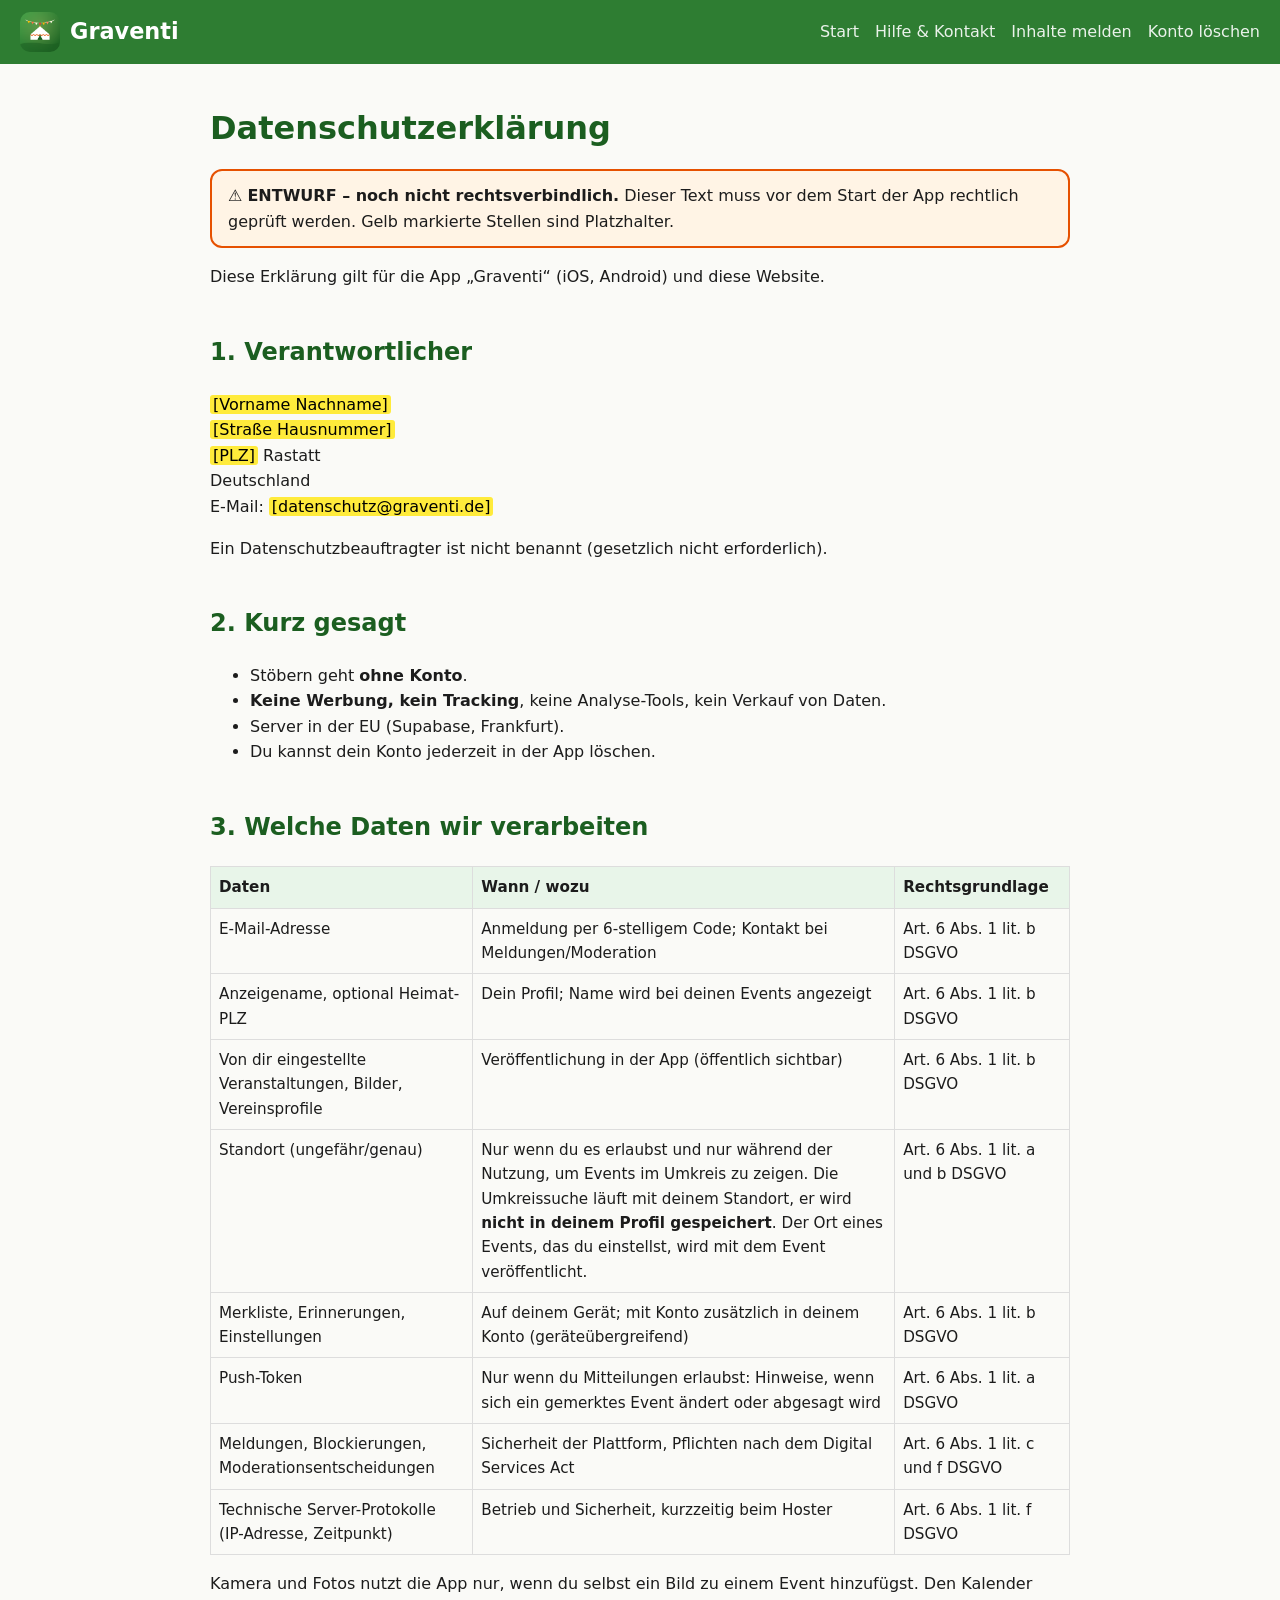
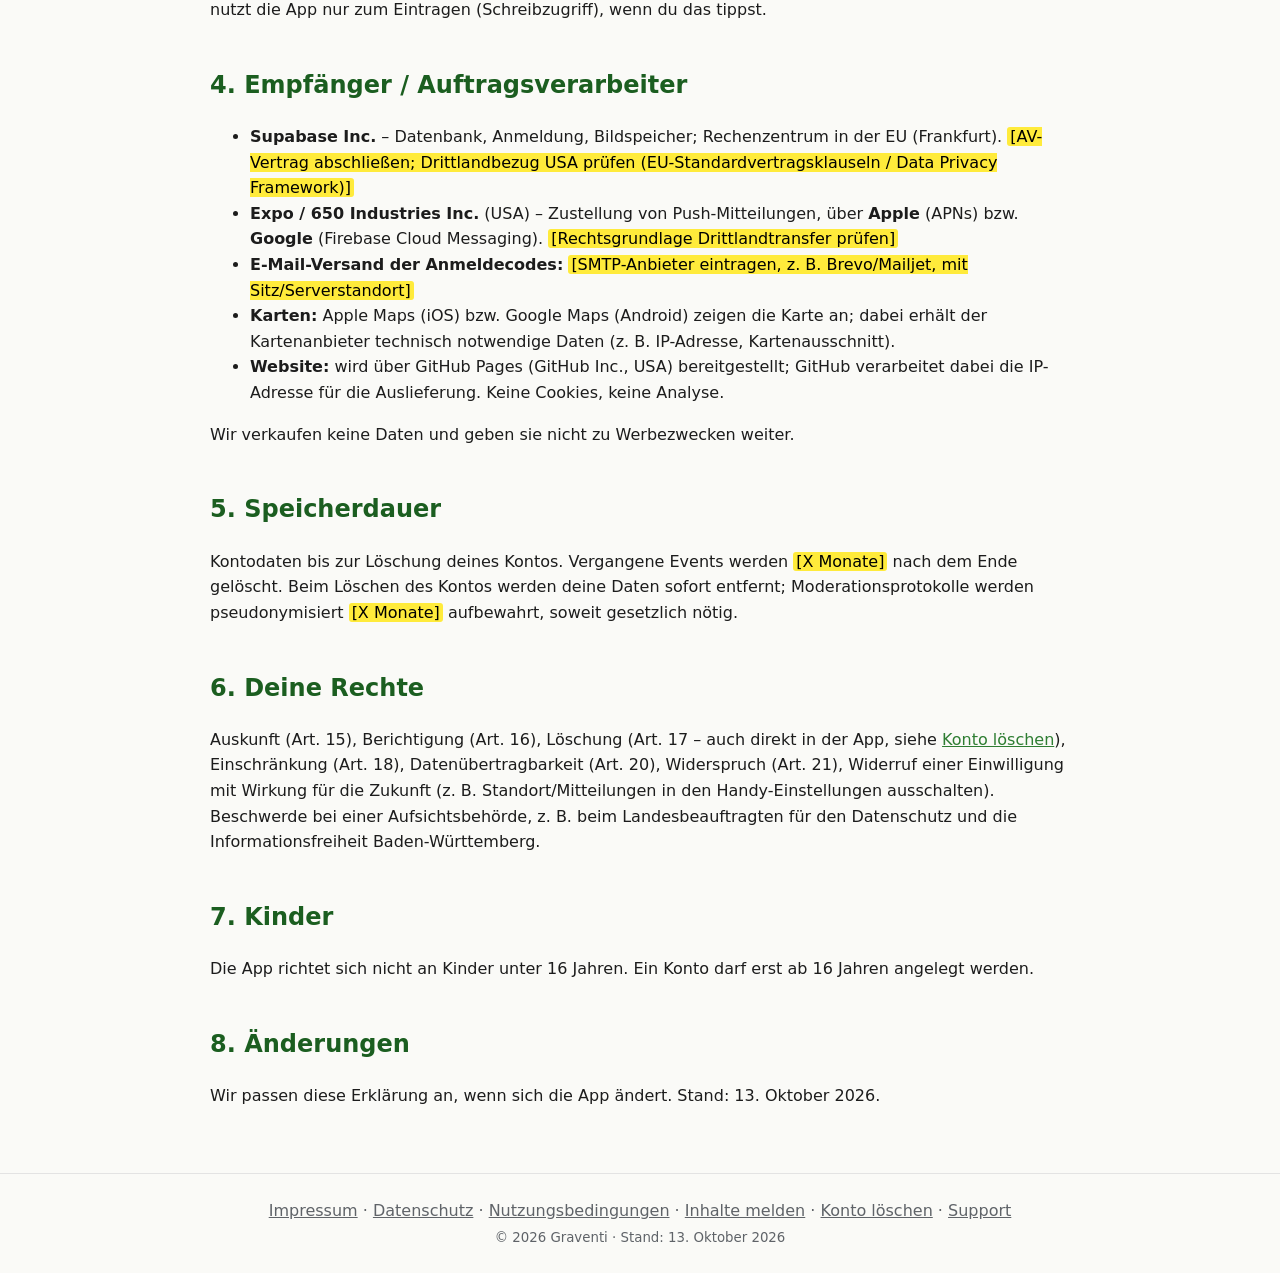
==== datenschutz.html @ 1e865718 "Graventi-Website (Entwurf)" ====
<!doctype html><html lang="de"><head><meta charset="utf-8">
<meta name="viewport" content="width=device-width,initial-scale=1"><title>Datenschutzerklärung – Graventi</title>
<meta name="description" content="Graventi – kostenlose Feste und Veranstaltungen aus deiner Gegend."><meta property="og:title" content="Datenschutzerklärung – Graventi"><meta property="og:description" content="Graventi – kostenlose Feste und Veranstaltungen aus deiner Gegend."><meta property="og:image" content="assets/og.png">
<link rel="icon" href="assets/favicon.png"><link rel="apple-touch-icon" href="assets/apple-touch-icon.png"><link rel="stylesheet" href="style.css"></head>
<body><header><a class="brand" href="index.html"><img src="assets/icon.png" alt="" width="40" height="40">Graventi</a><nav><a href="index.html">Start</a><a href="support.html">Hilfe & Kontakt</a><a href="melden.html">Inhalte melden</a><a href="konto-loeschen.html">Konto löschen</a></nav></header>
<main><h1>Datenschutzerklärung</h1><div class="draft">⚠️ <strong>ENTWURF – noch nicht rechtsverbindlich.</strong> Dieser Text muss vor dem Start der App rechtlich geprüft werden. Gelb markierte Stellen sind Platzhalter.</div>
<p>Diese Erklärung gilt für die App „Graventi“ (iOS, Android) und diese Website.</p>
<h2>1. Verantwortlicher</h2><p><mark class="ph">[Vorname Nachname]</mark><br><mark class="ph">[Straße Hausnummer]</mark><br><mark class="ph">[PLZ]</mark> Rastatt<br>Deutschland<br>E-Mail: <mark class="ph">[datenschutz@graventi.de]</mark></p>
<p>Ein Datenschutzbeauftragter ist nicht benannt (gesetzlich nicht erforderlich).</p>
<h2>2. Kurz gesagt</h2><ul><li>Stöbern geht <strong>ohne Konto</strong>.</li><li><strong>Keine Werbung, kein Tracking</strong>, keine Analyse-Tools, kein Verkauf von Daten.</li><li>Server in der EU (Supabase, Frankfurt).</li><li>Du kannst dein Konto jederzeit in der App löschen.</li></ul>
<h2>3. Welche Daten wir verarbeiten</h2>
<table><tr><th>Daten</th><th>Wann / wozu</th><th>Rechtsgrundlage</th></tr>
<tr><td>E-Mail-Adresse</td><td>Anmeldung per 6-stelligem Code; Kontakt bei Meldungen/Moderation</td><td>Art. 6 Abs. 1 lit. b DSGVO</td></tr>
<tr><td>Anzeigename, optional Heimat-PLZ</td><td>Dein Profil; Name wird bei deinen Events angezeigt</td><td>Art. 6 Abs. 1 lit. b DSGVO</td></tr>
<tr><td>Von dir eingestellte Veranstaltungen, Bilder, Vereinsprofile</td><td>Veröffentlichung in der App (öffentlich sichtbar)</td><td>Art. 6 Abs. 1 lit. b DSGVO</td></tr>
<tr><td>Standort (ungefähr/genau)</td><td>Nur wenn du es erlaubst und nur während der Nutzung, um Events im Umkreis zu zeigen. Die Umkreissuche läuft mit deinem Standort, er wird <strong>nicht in deinem Profil gespeichert</strong>. Der Ort eines Events, das du einstellst, wird mit dem Event veröffentlicht.</td><td>Art. 6 Abs. 1 lit. a und b DSGVO</td></tr>
<tr><td>Merkliste, Erinnerungen, Einstellungen</td><td>Auf deinem Gerät; mit Konto zusätzlich in deinem Konto (geräteübergreifend)</td><td>Art. 6 Abs. 1 lit. b DSGVO</td></tr>
<tr><td>Push-Token</td><td>Nur wenn du Mitteilungen erlaubst: Hinweise, wenn sich ein gemerktes Event ändert oder abgesagt wird</td><td>Art. 6 Abs. 1 lit. a DSGVO</td></tr>
<tr><td>Meldungen, Blockierungen, Moderationsentscheidungen</td><td>Sicherheit der Plattform, Pflichten nach dem Digital Services Act</td><td>Art. 6 Abs. 1 lit. c und f DSGVO</td></tr>
<tr><td>Technische Server-Protokolle (IP-Adresse, Zeitpunkt)</td><td>Betrieb und Sicherheit, kurzzeitig beim Hoster</td><td>Art. 6 Abs. 1 lit. f DSGVO</td></tr></table>
<p>Kamera und Fotos nutzt die App nur, wenn du selbst ein Bild zu einem Event hinzufügst. Den Kalender nutzt die App nur zum Eintragen (Schreibzugriff), wenn du das tippst.</p>
<h2>4. Empfänger / Auftragsverarbeiter</h2><ul>
<li><strong>Supabase Inc.</strong> – Datenbank, Anmeldung, Bildspeicher; Rechenzentrum in der EU (Frankfurt). <mark class="ph">[AV-Vertrag abschließen; Drittlandbezug USA prüfen (EU-Standardvertragsklauseln / Data Privacy Framework)]</mark></li>
<li><strong>Expo / 650 Industries Inc.</strong> (USA) – Zustellung von Push-Mitteilungen, über <strong>Apple</strong> (APNs) bzw. <strong>Google</strong> (Firebase Cloud Messaging). <mark class="ph">[Rechtsgrundlage Drittlandtransfer prüfen]</mark></li>
<li><strong>E-Mail-Versand der Anmeldecodes:</strong> <mark class="ph">[SMTP-Anbieter eintragen, z. B. Brevo/Mailjet, mit Sitz/Serverstandort]</mark></li>
<li><strong>Karten:</strong> Apple Maps (iOS) bzw. Google Maps (Android) zeigen die Karte an; dabei erhält der Kartenanbieter technisch notwendige Daten (z. B. IP-Adresse, Kartenausschnitt).</li>
<li><strong>Website:</strong> wird über GitHub Pages (GitHub Inc., USA) bereitgestellt; GitHub verarbeitet dabei die IP-Adresse für die Auslieferung. Keine Cookies, keine Analyse.</li></ul>
<p>Wir verkaufen keine Daten und geben sie nicht zu Werbezwecken weiter.</p>
<h2>5. Speicherdauer</h2><p>Kontodaten bis zur Löschung deines Kontos. Vergangene Events werden <mark class="ph">[X Monate]</mark> nach dem Ende gelöscht. Beim Löschen des Kontos werden deine Daten sofort entfernt; Moderationsprotokolle werden pseudonymisiert <mark class="ph">[X Monate]</mark> aufbewahrt, soweit gesetzlich nötig.</p>
<h2>6. Deine Rechte</h2><p>Auskunft (Art. 15), Berichtigung (Art. 16), Löschung (Art. 17 – auch direkt in der App, siehe <a href="konto-loeschen.html">Konto löschen</a>), Einschränkung (Art. 18), Datenübertragbarkeit (Art. 20), Widerspruch (Art. 21), Widerruf einer Einwilligung mit Wirkung für die Zukunft (z. B. Standort/Mitteilungen in den Handy-Einstellungen ausschalten). Beschwerde bei einer Aufsichtsbehörde, z. B. beim Landesbeauftragten für den Datenschutz und die Informationsfreiheit Baden-Württemberg.</p>
<h2>7. Kinder</h2><p>Die App richtet sich nicht an Kinder unter 16 Jahren. Ein Konto darf erst ab 16 Jahren angelegt werden.</p>
<h2>8. Änderungen</h2><p>Wir passen diese Erklärung an, wenn sich die App ändert. Stand: 13. Oktober 2026.</p></main><footer><a href="impressum.html">Impressum</a> · <a href="datenschutz.html">Datenschutz</a> · <a href="nutzungsbedingungen.html">Nutzungsbedingungen</a> · <a href="melden.html">Inhalte melden</a> · <a href="konto-loeschen.html">Konto löschen</a> · <a href="support.html">Support</a><br><small>© 2026 Graventi · Stand: 13. Oktober 2026</small></footer></body></html>
---- style.css ----
:root{--g:#2E7D32;--gd:#1B5E20;--gl:#E8F5E9;--o:#E65100;--t:#1C1C1C;--m:#5F6368}
*{box-sizing:border-box}body{margin:0;font-family:system-ui,-apple-system,"Segoe UI",Roboto,sans-serif;color:var(--t);background:#FAFAF7;line-height:1.6}
header{display:flex;flex-wrap:wrap;gap:12px;align-items:center;justify-content:space-between;padding:12px 20px;background:var(--g);color:#fff}
.brand{display:flex;align-items:center;gap:10px;color:#fff;font-weight:800;font-size:1.4rem;text-decoration:none}.brand img{border-radius:10px}
nav a{color:#fff;text-decoration:none;margin-left:16px;opacity:.9}nav a.on,nav a:hover{opacity:1;text-decoration:underline}
main{max-width:900px;margin:0 auto;padding:24px 20px 48px}h1{color:var(--gd);line-height:1.2}h2{color:var(--gd);margin-top:1.8em}
a{color:var(--g)}.lead{font-size:1.2rem}
.hero{display:flex;gap:32px;align-items:center;flex-wrap:wrap}.hero>div{flex:1 1 320px}.hero h1{font-size:2.6rem}
.shot{width:260px;max-width:100%;border-radius:20px;box-shadow:0 10px 30px rgba(0,0,0,.2)}
.badges span{display:inline-block;margin:4px 8px 4px 0;padding:8px 16px;border-radius:999px;background:var(--gd);color:#fff;font-weight:600}
.grid{display:grid;grid-template-columns:repeat(auto-fit,minmax(240px,1fr));gap:16px;margin:32px 0}.grid div{background:#fff;border:1px solid #e3e3e3;border-radius:16px;padding:4px 18px}
.shots{display:flex;gap:20px;justify-content:center;flex-wrap:wrap}.shots img{width:240px;border-radius:20px;box-shadow:0 10px 30px rgba(0,0,0,.15)}
.center{text-align:center}table{border-collapse:collapse;width:100%;font-size:.95rem}td,th{border:1px solid #ddd;padding:8px;vertical-align:top;text-align:left}th{background:var(--gl)}
.draft{background:#FFF4E5;border:2px solid #E65100;border-radius:12px;padding:12px 16px;margin:16px 0}mark.ph{background:#FFEB3B;padding:0 3px;border-radius:3px}
footer{text-align:center;padding:24px;border-top:1px solid #e3e3e3;color:var(--m)}footer a{color:var(--m)}
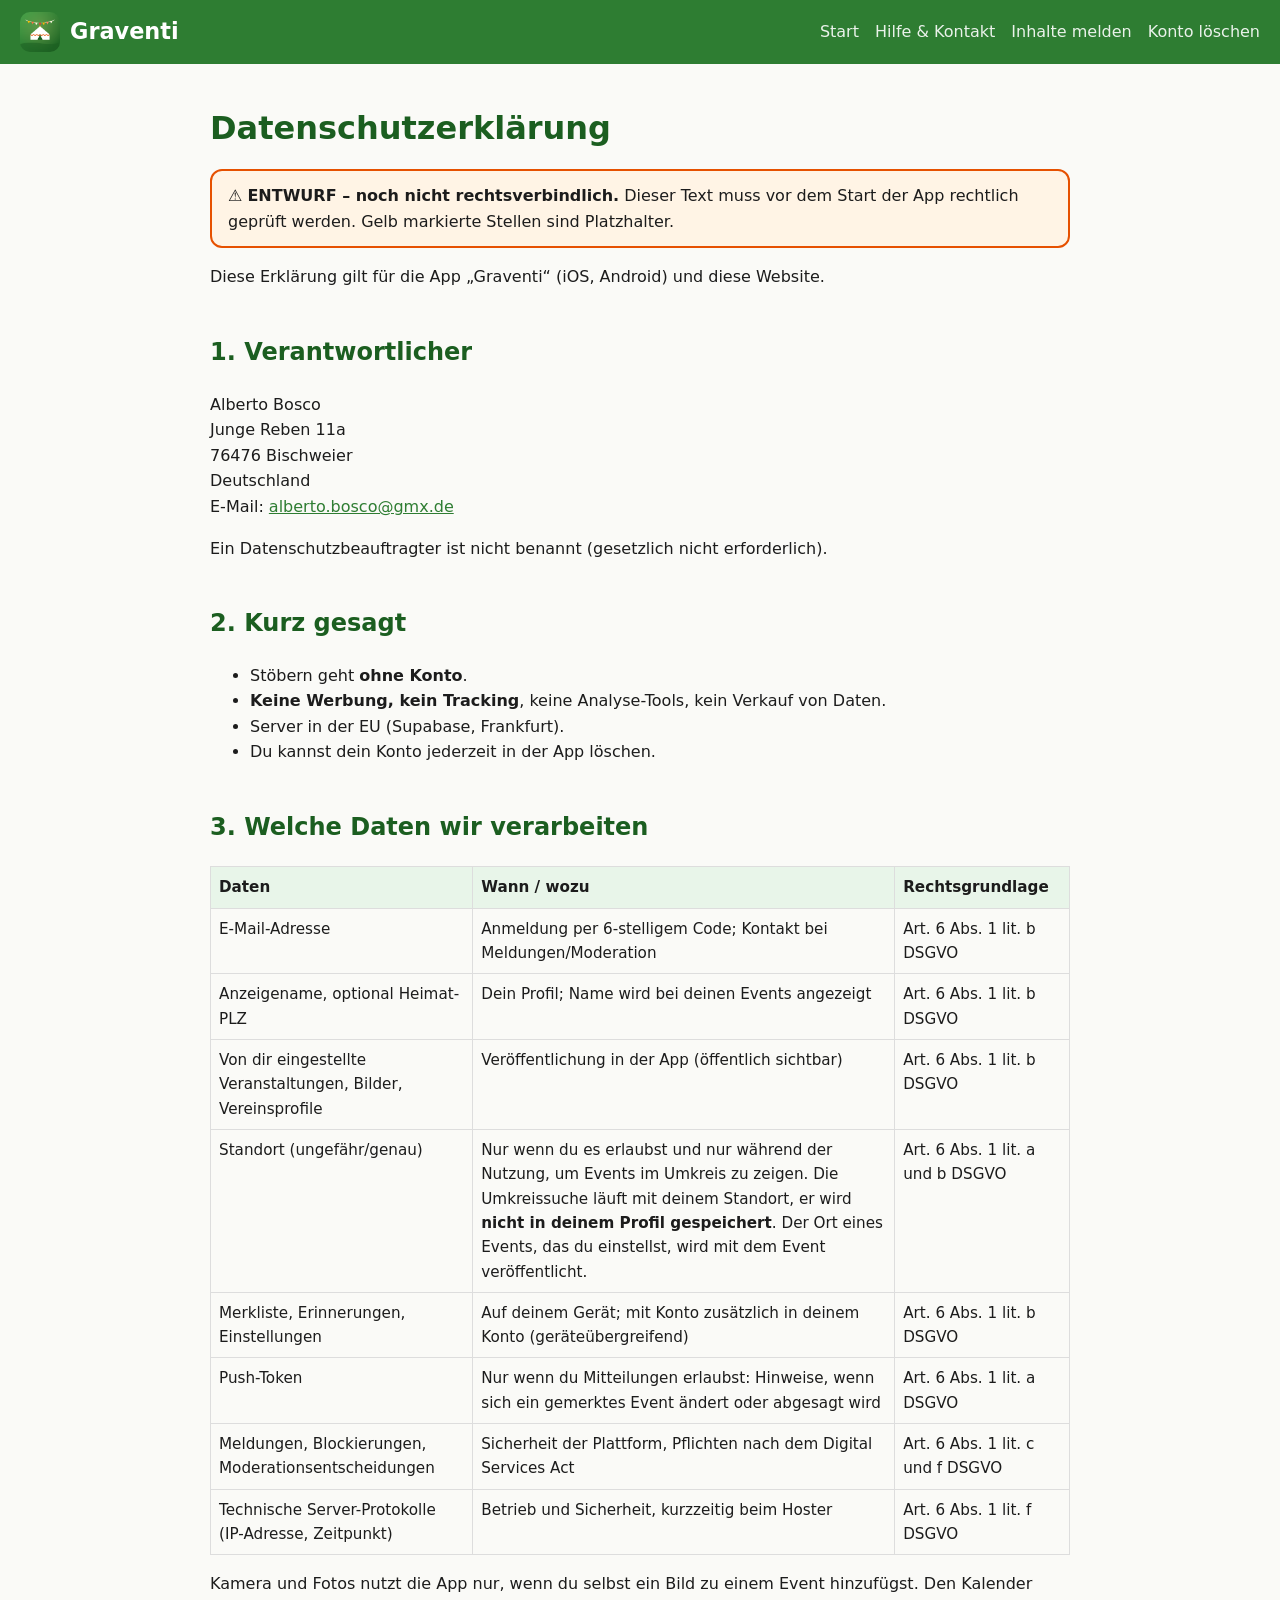
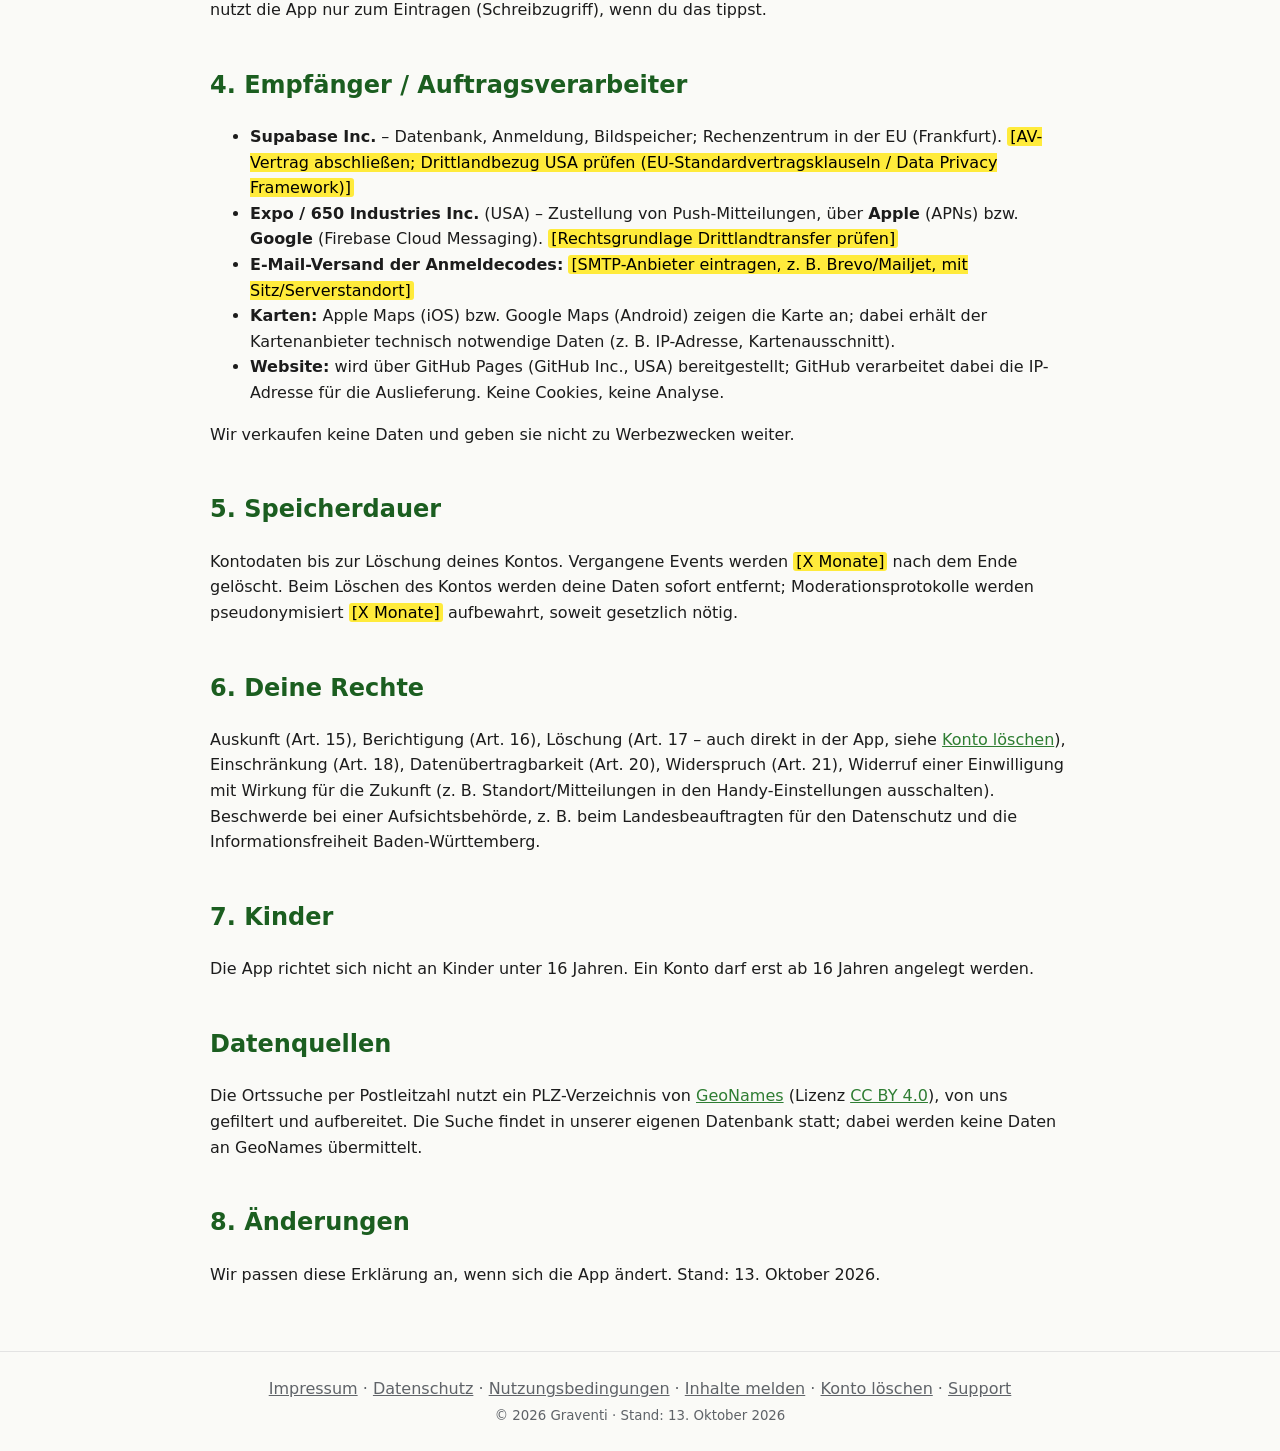
==== commit 99e40ecc: "Website aktualisiert" ====
--- a/datenschutz.html
+++ b/datenschutz.html
@@ -5,7 +5,7 @@
 <body><header><a class="brand" href="index.html"><img src="assets/icon.png" alt="" width="40" height="40">Graventi</a><nav><a href="index.html">Start</a><a href="support.html">Hilfe & Kontakt</a><a href="melden.html">Inhalte melden</a><a href="konto-loeschen.html">Konto löschen</a></nav></header>
 <main><h1>Datenschutzerklärung</h1><div class="draft">⚠️ <strong>ENTWURF – noch nicht rechtsverbindlich.</strong> Dieser Text muss vor dem Start der App rechtlich geprüft werden. Gelb markierte Stellen sind Platzhalter.</div>
 <p>Diese Erklärung gilt für die App „Graventi“ (iOS, Android) und diese Website.</p>
-<h2>1. Verantwortlicher</h2><p><mark class="ph">[Vorname Nachname]</mark><br><mark class="ph">[Straße Hausnummer]</mark><br><mark class="ph">[PLZ]</mark> Rastatt<br>Deutschland<br>E-Mail: <mark class="ph">[datenschutz@graventi.de]</mark></p>
+<h2>1. Verantwortlicher</h2><p>Alberto Bosco<br>Junge Reben 11a<br>76476 Bischweier<br>Deutschland<br>E-Mail: <a href="mailto:alberto.bosco@gmx.de">alberto.bosco@gmx.de</a></p>
 <p>Ein Datenschutzbeauftragter ist nicht benannt (gesetzlich nicht erforderlich).</p>
 <h2>2. Kurz gesagt</h2><ul><li>Stöbern geht <strong>ohne Konto</strong>.</li><li><strong>Keine Werbung, kein Tracking</strong>, keine Analyse-Tools, kein Verkauf von Daten.</li><li>Server in der EU (Supabase, Frankfurt).</li><li>Du kannst dein Konto jederzeit in der App löschen.</li></ul>
 <h2>3. Welche Daten wir verarbeiten</h2>
@@ -29,4 +29,5 @@
 <h2>5. Speicherdauer</h2><p>Kontodaten bis zur Löschung deines Kontos. Vergangene Events werden <mark class="ph">[X Monate]</mark> nach dem Ende gelöscht. Beim Löschen des Kontos werden deine Daten sofort entfernt; Moderationsprotokolle werden pseudonymisiert <mark class="ph">[X Monate]</mark> aufbewahrt, soweit gesetzlich nötig.</p>
 <h2>6. Deine Rechte</h2><p>Auskunft (Art. 15), Berichtigung (Art. 16), Löschung (Art. 17 – auch direkt in der App, siehe <a href="konto-loeschen.html">Konto löschen</a>), Einschränkung (Art. 18), Datenübertragbarkeit (Art. 20), Widerspruch (Art. 21), Widerruf einer Einwilligung mit Wirkung für die Zukunft (z. B. Standort/Mitteilungen in den Handy-Einstellungen ausschalten). Beschwerde bei einer Aufsichtsbehörde, z. B. beim Landesbeauftragten für den Datenschutz und die Informationsfreiheit Baden-Württemberg.</p>
 <h2>7. Kinder</h2><p>Die App richtet sich nicht an Kinder unter 16 Jahren. Ein Konto darf erst ab 16 Jahren angelegt werden.</p>
+<h2>Datenquellen</h2><p>Die Ortssuche per Postleitzahl nutzt ein PLZ-Verzeichnis von <a href="https://www.geonames.org">GeoNames</a> (Lizenz <a href="https://creativecommons.org/licenses/by/4.0/">CC BY 4.0</a>), von uns gefiltert und aufbereitet. Die Suche findet in unserer eigenen Datenbank statt; dabei werden keine Daten an GeoNames übermittelt.</p>
 <h2>8. Änderungen</h2><p>Wir passen diese Erklärung an, wenn sich die App ändert. Stand: 13. Oktober 2026.</p></main><footer><a href="impressum.html">Impressum</a> · <a href="datenschutz.html">Datenschutz</a> · <a href="nutzungsbedingungen.html">Nutzungsbedingungen</a> · <a href="melden.html">Inhalte melden</a> · <a href="konto-loeschen.html">Konto löschen</a> · <a href="support.html">Support</a><br><small>© 2026 Graventi · Stand: 13. Oktober 2026</small></footer></body></html>
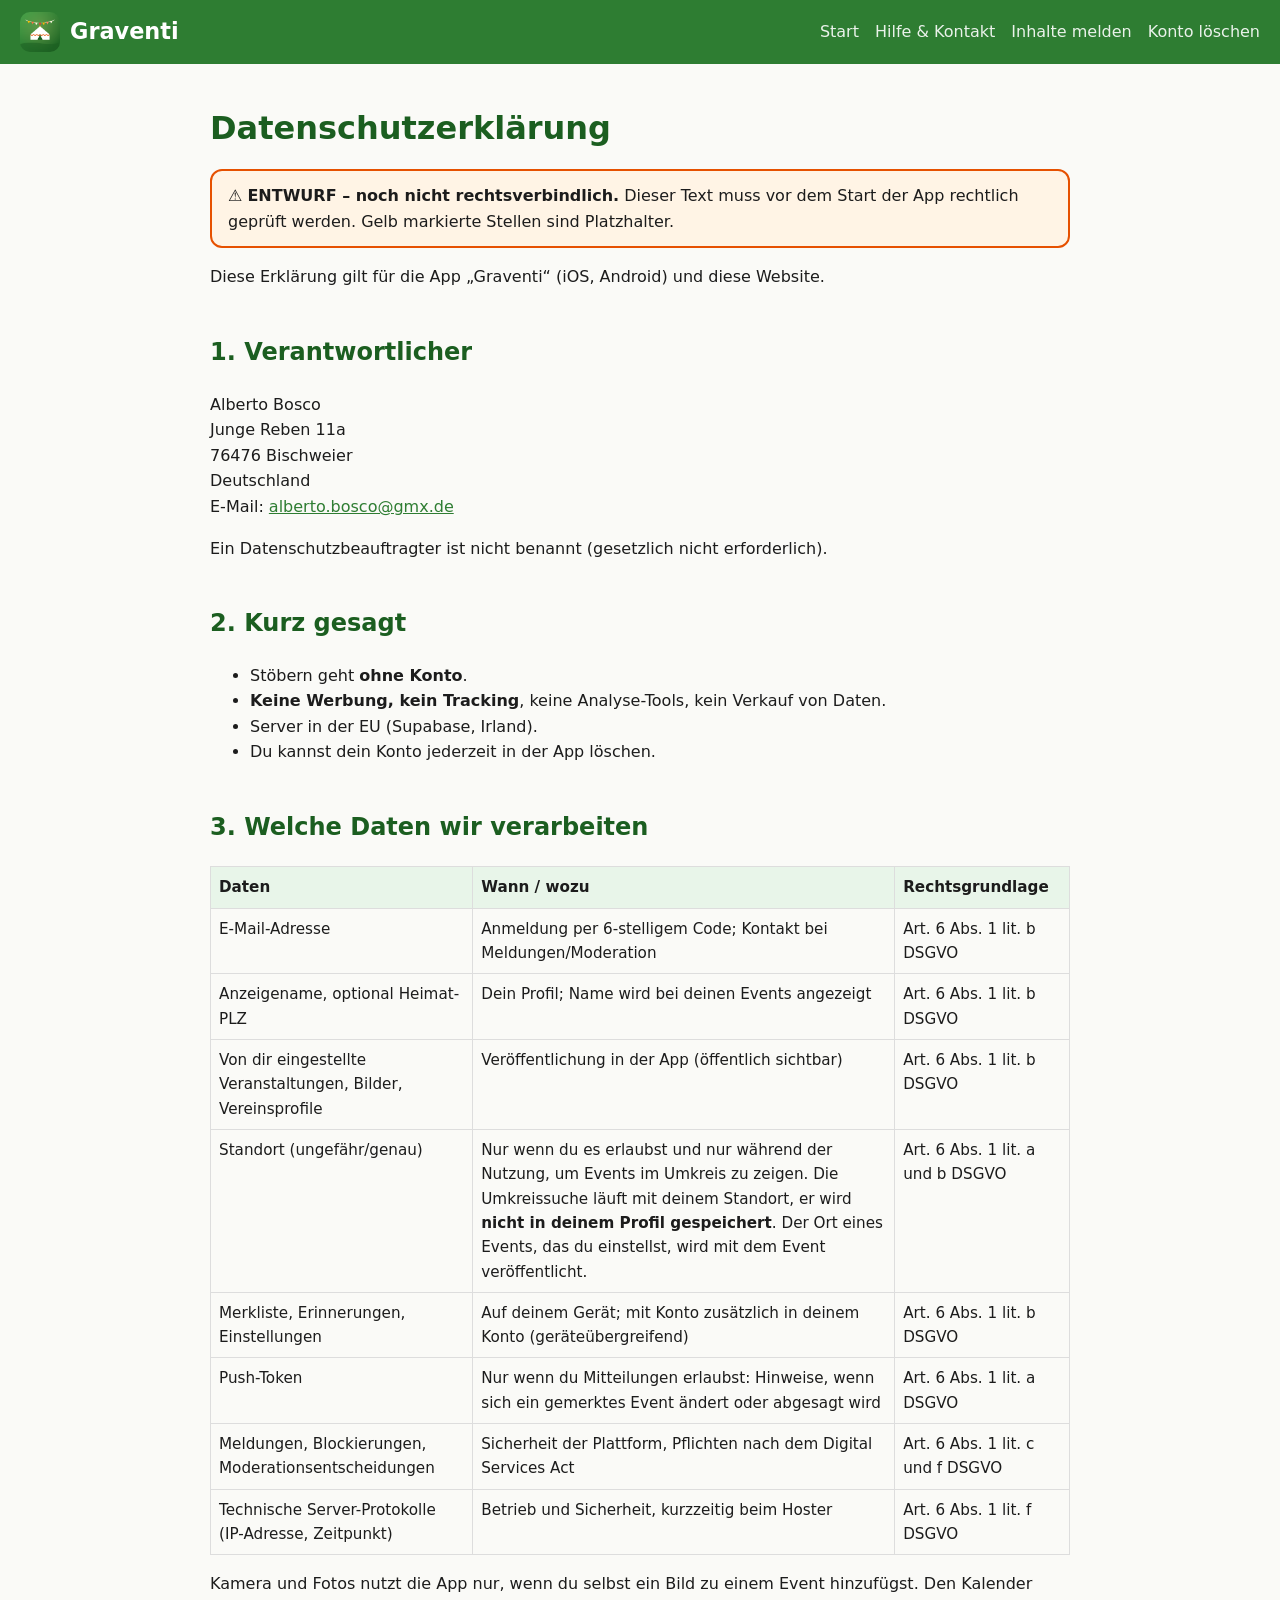
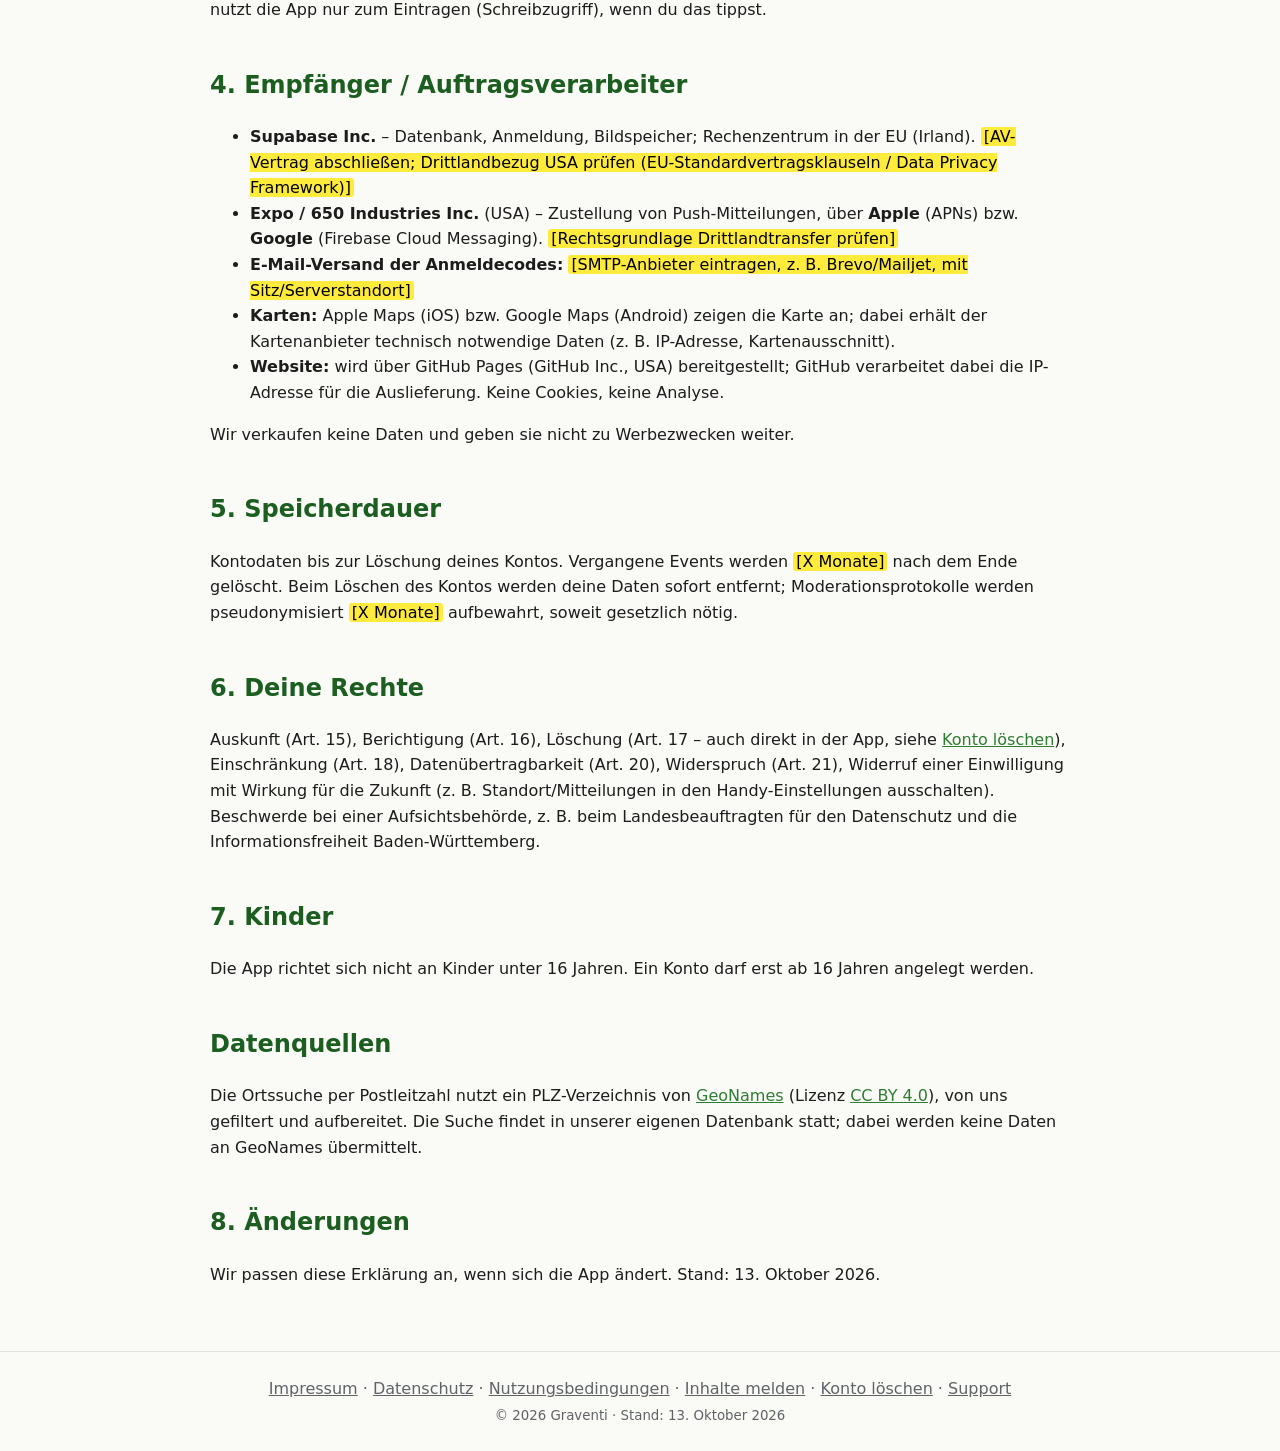
==== commit 96c5c247: "Datenschutz: Serverstandort Irland statt Frankfurt" ====
--- a/datenschutz.html
+++ b/datenschutz.html
@@ -7,7 +7,7 @@
 <p>Diese Erklärung gilt für die App „Graventi“ (iOS, Android) und diese Website.</p>
 <h2>1. Verantwortlicher</h2><p>Alberto Bosco<br>Junge Reben 11a<br>76476 Bischweier<br>Deutschland<br>E-Mail: <a href="mailto:alberto.bosco@gmx.de">alberto.bosco@gmx.de</a></p>
 <p>Ein Datenschutzbeauftragter ist nicht benannt (gesetzlich nicht erforderlich).</p>
-<h2>2. Kurz gesagt</h2><ul><li>Stöbern geht <strong>ohne Konto</strong>.</li><li><strong>Keine Werbung, kein Tracking</strong>, keine Analyse-Tools, kein Verkauf von Daten.</li><li>Server in der EU (Supabase, Frankfurt).</li><li>Du kannst dein Konto jederzeit in der App löschen.</li></ul>
+<h2>2. Kurz gesagt</h2><ul><li>Stöbern geht <strong>ohne Konto</strong>.</li><li><strong>Keine Werbung, kein Tracking</strong>, keine Analyse-Tools, kein Verkauf von Daten.</li><li>Server in der EU (Supabase, Irland).</li><li>Du kannst dein Konto jederzeit in der App löschen.</li></ul>
 <h2>3. Welche Daten wir verarbeiten</h2>
 <table><tr><th>Daten</th><th>Wann / wozu</th><th>Rechtsgrundlage</th></tr>
 <tr><td>E-Mail-Adresse</td><td>Anmeldung per 6-stelligem Code; Kontakt bei Meldungen/Moderation</td><td>Art. 6 Abs. 1 lit. b DSGVO</td></tr>
@@ -20,7 +20,7 @@
 <tr><td>Technische Server-Protokolle (IP-Adresse, Zeitpunkt)</td><td>Betrieb und Sicherheit, kurzzeitig beim Hoster</td><td>Art. 6 Abs. 1 lit. f DSGVO</td></tr></table>
 <p>Kamera und Fotos nutzt die App nur, wenn du selbst ein Bild zu einem Event hinzufügst. Den Kalender nutzt die App nur zum Eintragen (Schreibzugriff), wenn du das tippst.</p>
 <h2>4. Empfänger / Auftragsverarbeiter</h2><ul>
-<li><strong>Supabase Inc.</strong> – Datenbank, Anmeldung, Bildspeicher; Rechenzentrum in der EU (Frankfurt). <mark class="ph">[AV-Vertrag abschließen; Drittlandbezug USA prüfen (EU-Standardvertragsklauseln / Data Privacy Framework)]</mark></li>
+<li><strong>Supabase Inc.</strong> – Datenbank, Anmeldung, Bildspeicher; Rechenzentrum in der EU (Irland). <mark class="ph">[AV-Vertrag abschließen; Drittlandbezug USA prüfen (EU-Standardvertragsklauseln / Data Privacy Framework)]</mark></li>
 <li><strong>Expo / 650 Industries Inc.</strong> (USA) – Zustellung von Push-Mitteilungen, über <strong>Apple</strong> (APNs) bzw. <strong>Google</strong> (Firebase Cloud Messaging). <mark class="ph">[Rechtsgrundlage Drittlandtransfer prüfen]</mark></li>
 <li><strong>E-Mail-Versand der Anmeldecodes:</strong> <mark class="ph">[SMTP-Anbieter eintragen, z. B. Brevo/Mailjet, mit Sitz/Serverstandort]</mark></li>
 <li><strong>Karten:</strong> Apple Maps (iOS) bzw. Google Maps (Android) zeigen die Karte an; dabei erhält der Kartenanbieter technisch notwendige Daten (z. B. IP-Adresse, Kartenausschnitt).</li>
